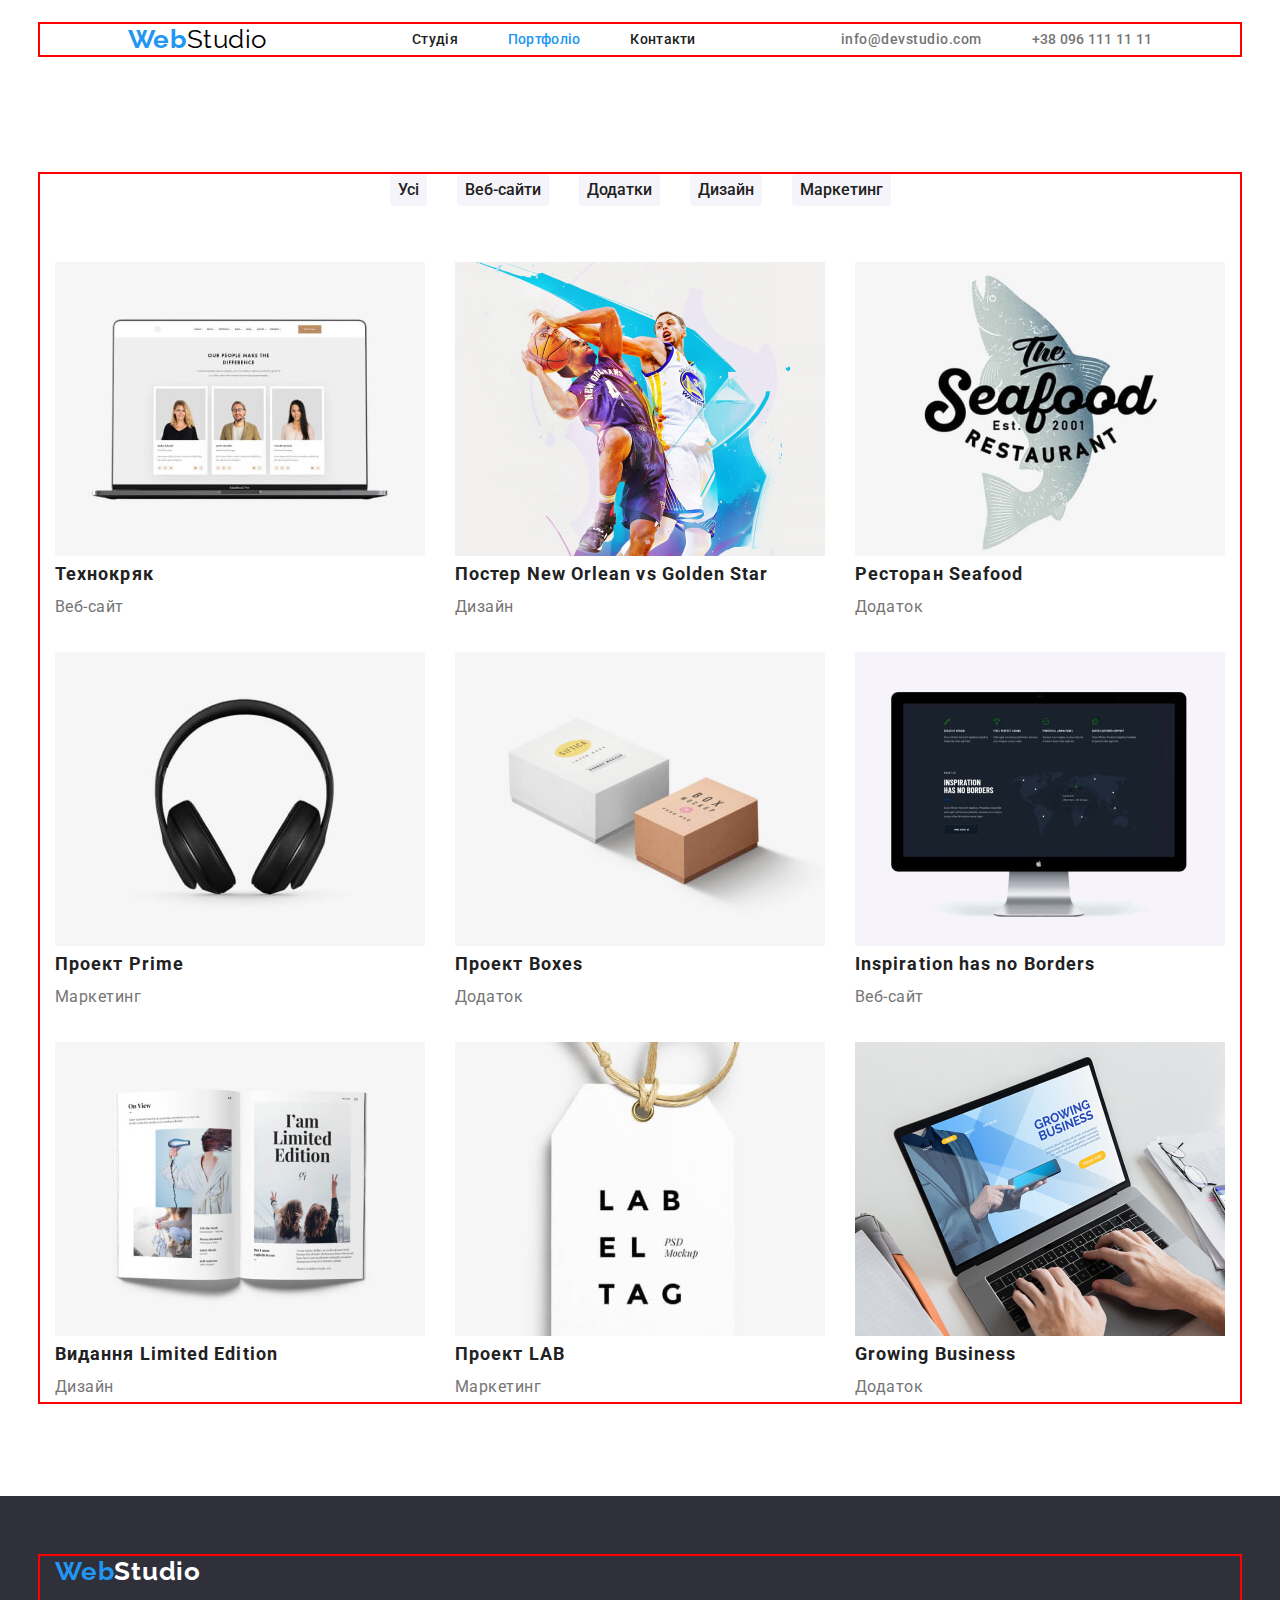
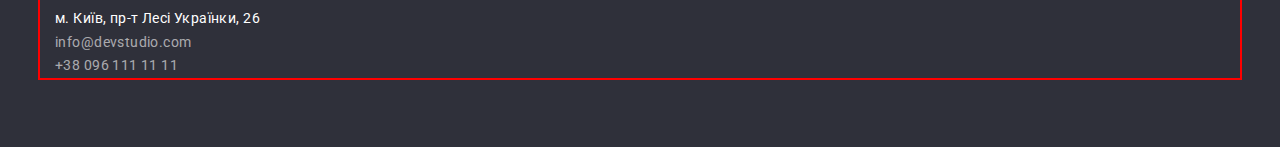
==== portfolio.html @ 21d0ddd5 "home work 3" ====
<!DOCTYPE html>
<html lang="uk">
<head>
    <meta charset="UTF-8">
    <meta http-equiv="X-UA-Compatible" content="IE=edge">
    <meta name="viewport" content="width=device-width, initial-scale=1.0">
    <title>portfolio</title> 
    <link href="https://fonts.googleapis.com/css2?family=Raleway:wght@700&family=Roboto:wght@400;500;700;900&display=swap" rel="stylesheet">
    <link rel="stylesheet" href="https://cdnjs.cloudflare.com/ajax/libs/modern-normalize/1.1.0/modern-normalize.min.css">
    <link rel="stylesheet" href="css/styles.css">
    
</head>
<body>
    <header class="page-header">
        <nav class="container">
        <div class="portfolio-nav">
        <a href="./index.html" class="logo"><span class="logo-blue">Web</span>Studio</a>
        <ul class="site-nav">
            <li><a href="./index.html" class="link">Студія</a></li>
            <li><a href="./portfolio.html" class="link active">Портфоліо</a></li>
            <li><a href="#" class="link">Контакти</a></li>
        </ul>
        <ul  class="portfolio-auth">
            <li><a href="mailto:info@devstudio.com" class="auth-nav">info@devstudio.com</a></li>
            <li><a href="tel:+380961111111" class="tel">+38 096 111 11 11</a></li>
        </ul>
    </div>
        
        </nav>
 </header>
   <main>
    <section class="nav-portfolio">
        <nav class="container">
        <h1 class="visually-hidden">portfolio</h1>
        <ul class="button-list">
            <li><button type="button" class="button-portfolio">Усі</button></li>
            <li><button type="button" class="button-portfolio" >Веб-сайти</button></li>
            <li><button type="button" class="button-portfolio">Додатки</button></li>
            <li><button type="button" class="button-portfolio">Дизайн</button></li>
            <li><button type="button" class="button-portfolio">Маркетинг</button></li>
        </ul>
        <ul class="services">
            <li >
                <a href="#" class="services-title"><img src="./images/port1.jpg"  alt="ноутбук" width="370" height="294"  >
                <h2 class="services-link"> Технокряк</h2>
                <p class="services-line">Веб-сайт</p></a>
            </li>
            <li>
            <a href="#" class="services-title"><img src="./images/port_2.jpg" alt="постер" width="370" height="294">
            <h2 class="services-link">Постер New Orlean vs Golden Star</h2>
            <p class="services-line">Дизайн</p></a>
            </li>
            <li>
             <a href="#" class="services-title"><img src="./images/port_3.jpg" alt="ресторан" width="370" height="294" >
            <h2 class="services-link">Ресторан Seafood</h2>
            <p class="services-line">Додаток</p></a>
            </li>
            <li>
                <a href="#" class="services-title"><img src="./images/port_4.jpg" alt="проект" width="370" height="294" >
            <h2 class="services-link">Проект Prime</h2>
            <p class="services-line">Маркетинг</p></a>
            </li>
            <li>
                <a href="#" class="services-title"><img src="./images/port_5.jpg" alt="проект ящик" width="370" height="294" >
            <h2 class="services-link">Проект Boxes</h2>
            <p class="services-line">Додаток</p></a>
            </li>
            <li>
                <a href="#" class="services-title"><img src="./images/port_6.jpg" alt="монітор" width="370" height="294" >
            <h2 class="services-link">Inspiration has no Borders</h2>
            <p class="services-line">Веб-сайт</p></a>
            </li>
            <li>
                <a href="#" class="services-title"><img src="./images/port7.jpg" alt="журнал" width="370" height="294">
            <h2  class="services-link">Видання Limited Edition</h2>
            <p class="services-line">Дизайн</p></a>
            </li>
            <li>
                <a href="#" class="services-title"><img src="./images/port_8.jpg" alt="бірка" width="370" height="294" >
            <h2 class="services-link">Проект LAB</h2>
            <p class="services-line">Маркетинг</p></a>
            </li>
            <li><a href="#" class="services-title"><img src="./images/port9.jpg" alt="клавіатура" width="370" height="294" >
            <h2 class="services-link">Growing Business</h2>
            <p class="services-line">Додаток</p></a>
            </li>
        </ul>
        </nav>
    </section>
    </main>
    <footer class="footer">
        <nav class="container">
        <a href="./index.html" class="logo-black"><span class="logo-blue">Web</span>Studio</a>
        <address>
        <ul class="footer-link">
            <li><a href="https://goo.gl/maps/fs6Ps8vBz89vZ9626" target="_blank" rel="noreferer noopener" class="footer-adress">м. Київ, пр-т Лесі Українки, 26</a></li>
            <li><a href="mailto:info@devstudio.com" class="footer-mail">info@devstudio.com</a></li>
            <li><a href="tel:+380961111111" class="footer-tel">+38 096 111 11 11</a></li>
        </ul>
    </nav>
    </address>
    </footer>

</body>
</html>
---- css/styles.css ----
/* cтилі для index.html */
/* колір основного текста #212121 */
/* колір вторичного тексту #757575 */
/* білий #FFFFFF */
/* акцент  2196F3 */
/*  фон background: #F5F5F5; */
/* site nav */ 
/* @font-face {
    font-family:raleway-700 ;
    src: url(../fonts/Raleway-Bold.ttf);
}
@font-face {
    font-family:regular-400;
    src: url(../fonts/Roboto-Regular.ttf);
}
@font-face {
    font-family:regular-500;
    src: url(../fonts/Roboto-Medium.ttf);}
@font-face {
        font-family:regular-700;
        src: url(../fonts/Roboto-Bold.ttf)
 }
 @font-face {
        font-family:regular-800;
        src: url(../fonts/Roboto-Black.ttf)
} */
:root{
--primari-text-color: #FFFFFF;
--title-text-color: #212121;
--title-info-kolor:#757575;
--accent-color:#2196F3;
--footer-color:#2F303A;
--button-color: #188CE8;
--team-color: #F5F4FA;
--footer-mail-color:#FFFFFF99;
--color-logo: #000000;
--color-footer-adress: rgba(255, 255, 255, 0.6);

}
p,
h1,
h2,
h3,
h4,
h5{
    margin: 0;
}
ul{
    margin: 0;
    padding-left: 0;
}
img{
display: block;
}


body{
    font-family: "Roboto" ,sans-serif;
    background-color:var(--primari-text-color);
    color:var(--title-text-color) ;
    letter-spacing: 0.03em;
    
}
    
ul{
    list-style: none;
}
.container{
    margin:0 auto;
    width: 1200px;
    padding-left: 15px;
    padding-right: 15px;
    outline: 2px solid red;
   
}

.logo{ 
    color: var(--color-logo);
    font-family: 'Raleway', sans-serif;
    font-size: 26px;
    line-height: 1.19;
    text-decoration:none;
}
.logo-blue{ 
    color: var(--accent-color);
    font-family: 'Raleway';
font-weight: 700;
font-size: 26px;
line-height: 1.19;
letter-spacing: 0.03em;
}
.link {
    color: var(--title-text-color); 
font-weight: 500;
font-size: 14px;
line-height: 1.14;
letter-spacing: 0.02em;
text-decoration:none;
}
.site-nav {
    display: flex;
    flex-wrap: wrap;
    gap: 50px;
}
.site-nav .link:hover, 
.site-nav .link:focus{
    color: var(--accent-color)
}
.active{
    color: var(--accent-color);
}
/* email info */
.auth-nav{
color:  var(--title-info-kolor);
font-weight: 500;
font-size: 14px;
line-height: 1.14;
text-decoration:none;
}
.auth-nav:hover,
.auth-nav:focus{
    color: var(--accent-color);
 }
.tel{
    color: var(--title-info-kolor);
    text-decoration:none;
    font-weight: 500;
    font-size: 14px;
    line-height: 1.14;
    letter-spacing: 0.02em
}
.tel:hover ,
.tel:focus{
    color: var(--accent-color);
}

.page-header{
    color: var(--title-text-color);
    text-decoration:none;
    padding-top: 24px;
    padding-bottom: 25px;
    height: 80px;
  }
.header-nav{
 display: flex;
flex-wrap: wrap;
align-items: center;
justify-content: space-around;
}
.header-auth{
    display: flex;
    flex-wrap: wrap;
    align-items: center;
    gap:50px;
}
.page-header:hover, 
.page-header:focus {
    color: var(--accent-color);
}
/* sections */
.decision{
 display: flex;
flex-direction: column;
align-items: center;
justify-content: center;
  background-color: var(--footer-color);  
  text-align: center;
  height: 600px;
  
  

}
.decision-title{
font-weight: 900;
font-size: 44px;
line-height: 1.36;
letter-spacing: 0.06em;
text-transform: uppercase;
color: var(--primari-text-color);
max-width: 696px;
max-height: 120px;
margin-bottom: 40px;


}

.button{
color:  var(--primari-text-color);
 background-color: var(--accent-color);
font-weight: 700;
font-size: 16px;
line-height:1.87;
letter-spacing: 0.06em;
 cursor: pointer;
font-family: inherit;
border-radius: 4px;
border-color: transparent;
max-width: 216px;
margin: 0 auto;

}
.button:hover ,button:focus{
    color: var(--primari-text-color) ;
    background-color:var(--button-color) ;
}
/* 
features sections */ 
.sections{
    background-color: var(--primari-text-color);
    padding-top: 94px;
    
}

.sections-list{
    color: var(--title-text-color);
font-weight: 700;
font-size: 36px;
line-height: 1.16;
text-align: center;
letter-spacing: 0.03em;
padding-bottom: 50px;

}
.sections-title{
width: 370px;
height: 294px;
left: 215px;
top: 1058px;


}
.sections-line
{
    display: flex;
    gap: 30px;

}

.features-list{
color: var(--title-text-color);
display: flex;
flex-wrap: wrap;
gap: 30px;
width: calc((100-90px)\4);
}
.features-title{
 font-weight: 700;
font-size: 14px;
line-height: 1.14;
letter-spacing: 0.03em;
width: 270px;
height: 16px;

}
.features-line{

font-size: 14px;
line-height: 1.71;
letter-spacing: 0.03em;
color:var(--title-info-kolor);
margin-top: 10px;
width: 270px;
height: 72px;

}
.section-team{
    background-color: var(--team-color);
    padding-top: 94px;
    padding-bottom: 94px;
}
.team{
font-weight: 700;
font-size: 36px;
line-height: 1.16;
text-align: center;
letter-spacing: 0.03em;
margin-bottom: 50px;

}
.team-board{
display: flex;
gap: 30px;   
width: calc((100%-90px)/4); 
height: 368px;
}
.team-line{
    color: var(--title-info-kolor);
font-size: 16px;
line-height: 1.18;
text-align: center;
letter-spacing: 0.03em;
}
.team-list{
    background-color: var(--primari-text-color);
    
}
.team-title{
    font-size: 16px;
    line-height: 1.18;
    text-align: center;
   font-weight: 500;
   margin-top: 30px;
   margin-bottom: 10px;
}


.footer-mail, .footer-tel{
   color: var(--color-footer-adress);
font-size: 14px;
line-height: 1.71;
letter-spacing: 0.03em;
text-decoration:none;
font-style: normal ;
}
 .footer-tel:focus,.footer-mail:focus{
color: var(--primari-text-color);
font-size: 14px;
line-height: 1.71;
letter-spacing: 0.03em;
text-decoration:none;
font-style: normal ;
 }
 .footer-tel:hover,.footer-mail:hover  {
    color: var(--accent-color);
    font-size: 14px;
    line-height: 1.71;
    letter-spacing: 0.03em;
    text-decoration:none;
    font-style: normal ;

}
.footer-tel{
 margin-top: 9px;
 margin-bottom: 60px;

}

.footer-adress{
 color: var(--primari-text-color);
font-size: 14px;
line-height:1.71;
letter-spacing: 0.03em;
text-decoration:none;
font-style: normal;
margin-top: 20px;
margin-bottom: 9px;
}
.footer-adress:hover
.footer-adress:focus{
    
}
.footer-link{
    margin-top: 20px;
    margin-bottom: 9px;
}
.visually-hidden {
    position: absolute;
     white-space: nowrap;
     width: 1px;
     height: 1px;
     overflow: hidden;
     border: 0;
     padding: 0;
     clip: rect(0 0 0 0);
     clip-path: inset(50%);
     margin: -1px;
   }
/* портфоліо */
.nav-portfolio{
    padding-top: 94px;
    padding-bottom: 94px;
    
}
.portfolio-nav{
display: flex;
flex-wrap: wrap;
align-items: center;
justify-content: space-around;
}
.portfolio-auth{
display: flex;
flex-wrap: wrap;
align-items: center;
gap:50px;
}
.page-header{
    display: flex;
}
.button-portfolio{
    color: var(--title-text-color);
    background-color: var(--team-color);
    border-radius: 4px; 
    font-weight: 500;
    font-size: 16px;
    line-height: 1.62;
    text-align: center;
    cursor: pointer;
    font-family: inherit;
    border-radius: 4px;
border-color: transparent;
}
.button-portfolio:hover,
.button-portfolio:focus{
    color:var(--primari-text-color) ;
    background-color: var(--accent-color) ;
}
.button-list{
display:flex;
text-align: center;
margin-bottom: 56px;
flex-direction: row;
justify-content: center;
gap: 30px;

   
}
.services{
    display: flex;
    flex-wrap: wrap;
    text-decoration: none;
    gap: 30px;
    width: calc(100%-60px)\3;

}
.services-title{
    text-decoration: none;
    
}
.services-line{
 color: var(--title-info-kolor);
 font-size: 16px;
 line-height: 1.87;
 letter-spacing: 0.03em;
 
}
.services-link{
    color: var(--title-text-color);
    font-size: 18px;
    line-height: 2;
    letter-spacing: 0.06em;
}

.footer{
    background-color: var(--footer-color);
   padding-top: 60px;
   padding-bottom: 60px;
}
.logo-black{
color: var(--primari-text-color);
 font-family: 'Raleway';
font-weight: 700;
font-size: 26px;
line-height: 1.19;
letter-spacing: 0.03em;
text-decoration: none;

}
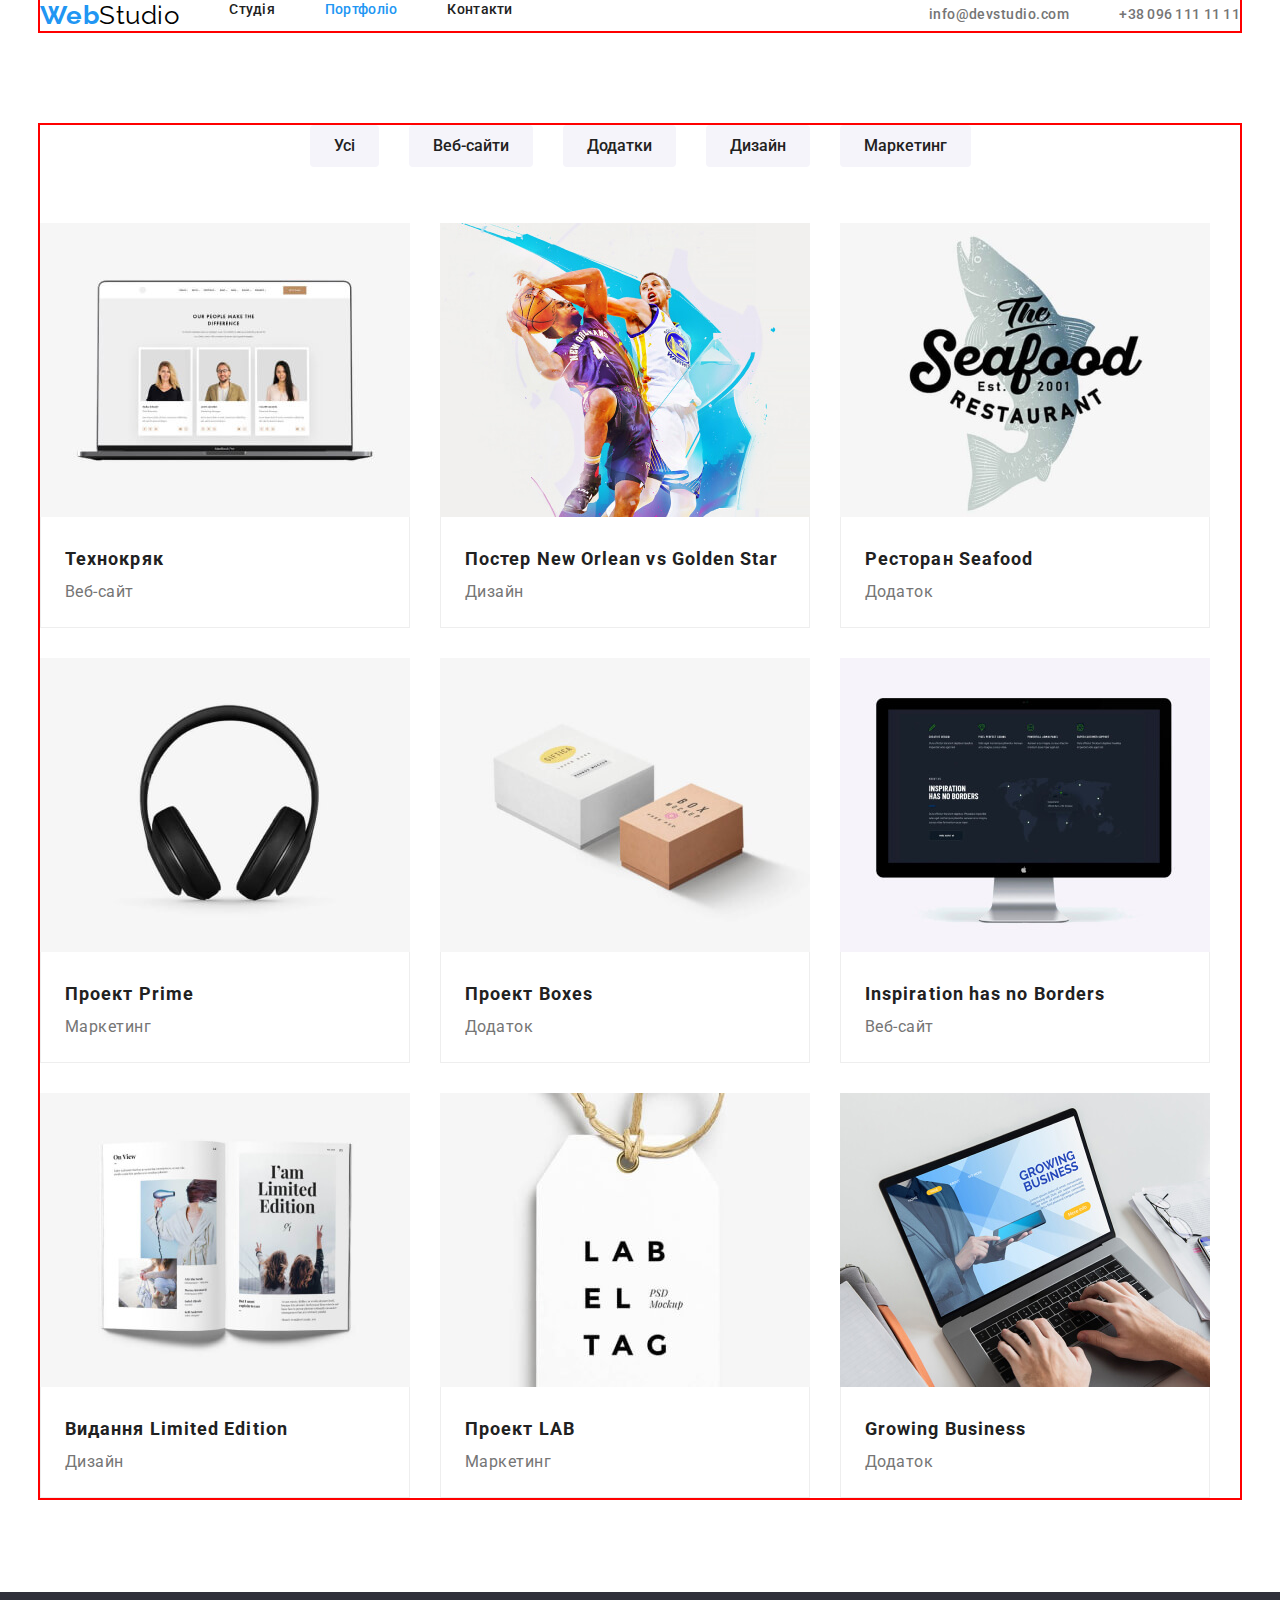
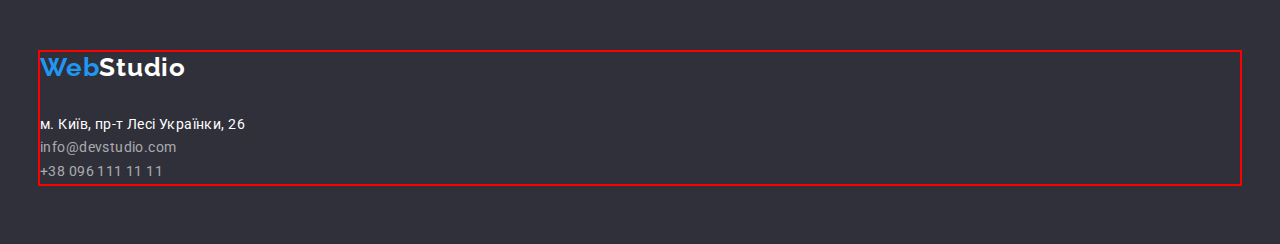
==== commit ad9b75fb: "new info" ====
--- a/portfolio.html
+++ b/portfolio.html
@@ -11,22 +11,19 @@
     
 </head>
 <body>
-    <header class="page-header">
-        <nav class="container">
+    <header class="page-header container">
         <div class="portfolio-nav">
-        <a href="./index.html" class="logo"><span class="logo-blue">Web</span>Studio</a>
+            <a href="./index.html" class="logo"><span class="logo-blue">Web</span>Studio</a>
         <ul class="site-nav">
             <li><a href="./index.html" class="link">Студія</a></li>
             <li><a href="./portfolio.html" class="link active">Портфоліо</a></li>
             <li><a href="#" class="link">Контакти</a></li>
         </ul>
+        </div>
         <ul  class="portfolio-auth">
             <li><a href="mailto:info@devstudio.com" class="auth-nav">info@devstudio.com</a></li>
             <li><a href="tel:+380961111111" class="tel">+38 096 111 11 11</a></li>
         </ul>
-    </div>
-        
-        </nav>
  </header>
    <main>
     <section class="nav-portfolio">
@@ -42,47 +39,57 @@
         <ul class="services">
             <li >
                 <a href="#" class="services-title"><img src="./images/port1.jpg"  alt="ноутбук" width="370" height="294"  >
-                <h2 class="services-link"> Технокряк</h2>
-                <p class="services-line">Веб-сайт</p></a>
+                <div class="services-type">
+                    <h2 class="services-link"> Технокряк</h2>
+                <p class="services-line">Веб-сайт</p>
+              </div></a>
             </li>
             <li>
             <a href="#" class="services-title"><img src="./images/port_2.jpg" alt="постер" width="370" height="294">
-            <h2 class="services-link">Постер New Orlean vs Golden Star</h2>
-            <p class="services-line">Дизайн</p></a>
+             <div class="services-type"><h2 class="services-link">Постер New Orlean vs Golden Star</h2>
+            <p class="services-line">Дизайн</p>
+            </div></a>
             </li>
             <li>
              <a href="#" class="services-title"><img src="./images/port_3.jpg" alt="ресторан" width="370" height="294" >
-            <h2 class="services-link">Ресторан Seafood</h2>
-            <p class="services-line">Додаток</p></a>
+             <div class="services-type"> <h2 class="services-link">Ресторан Seafood</h2>
+            <p class="services-line">Додаток</p>
+            </div></a>
             </li>
             <li>
                 <a href="#" class="services-title"><img src="./images/port_4.jpg" alt="проект" width="370" height="294" >
-            <h2 class="services-link">Проект Prime</h2>
-            <p class="services-line">Маркетинг</p></a>
+             <div class="services-type"><h2 class="services-link">Проект Prime</h2>
+            <p class="services-line">Маркетинг</p>
+             </div></a>
             </li>
             <li>
                 <a href="#" class="services-title"><img src="./images/port_5.jpg" alt="проект ящик" width="370" height="294" >
-            <h2 class="services-link">Проект Boxes</h2>
-            <p class="services-line">Додаток</p></a>
+             <div class="services-type"><h2 class="services-link">Проект Boxes</h2>
+            <p class="services-line">Додаток</p>
+             </div></a>
             </li>
             <li>
                 <a href="#" class="services-title"><img src="./images/port_6.jpg" alt="монітор" width="370" height="294" >
-            <h2 class="services-link">Inspiration has no Borders</h2>
-            <p class="services-line">Веб-сайт</p></a>
+            <div class="services-type"> <h2 class="services-link">Inspiration has no Borders</h2>
+            <p class="services-line">Веб-сайт</p>
+            </div></a>
             </li>
             <li>
                 <a href="#" class="services-title"><img src="./images/port7.jpg" alt="журнал" width="370" height="294">
-            <h2  class="services-link">Видання Limited Edition</h2>
-            <p class="services-line">Дизайн</p></a>
+             <div class="services-type"><h2  class="services-link">Видання Limited Edition</h2>
+            <p class="services-line">Дизайн</p>
+             </div></a>
             </li>
             <li>
                 <a href="#" class="services-title"><img src="./images/port_8.jpg" alt="бірка" width="370" height="294" >
-            <h2 class="services-link">Проект LAB</h2>
-            <p class="services-line">Маркетинг</p></a>
+             <div class="services-type"><h2 class="services-link">Проект LAB</h2>
+            <p class="services-line">Маркетинг</p>
+            </div></a>
             </li>
             <li><a href="#" class="services-title"><img src="./images/port9.jpg" alt="клавіатура" width="370" height="294" >
-            <h2 class="services-link">Growing Business</h2>
-            <p class="services-line">Додаток</p></a>
+             <div class="services-type"><h2 class="services-link">Growing Business</h2>
+            <p class="services-line">Додаток</p>
+            </div></a>
             </li>
         </ul>
         </nav>
@@ -91,7 +98,7 @@
     <footer class="footer">
         <nav class="container">
         <a href="./index.html" class="logo-black"><span class="logo-blue">Web</span>Studio</a>
-        <address>
+        <address class="adres">
         <ul class="footer-link">
             <li><a href="https://goo.gl/maps/fs6Ps8vBz89vZ9626" target="_blank" rel="noreferer noopener" class="footer-adress">м. Київ, пр-т Лесі Українки, 26</a></li>
             <li><a href="mailto:info@devstudio.com" class="footer-mail">info@devstudio.com</a></li>
--- a/css/styles.css
+++ b/css/styles.css
@@ -68,18 +68,18 @@
 .container{
     margin:0 auto;
     width: 1200px;
-    padding-left: 15px;
-    padding-right: 15px;
     outline: 2px solid red;
    
 }
 
 .logo{ 
-    color: var(--color-logo);
-    font-family: 'Raleway', sans-serif;
-    font-size: 26px;
-    line-height: 1.19;
-    text-decoration:none;
+color: var(--color-logo);
+font-family: 'Raleway', sans-serif;
+font-size: 26px;
+line-height: 1.19;
+text-decoration:none;
+margin-left: 0px;
+display: block;
 }
 .logo-blue{ 
     color: var(--accent-color);
@@ -96,11 +96,19 @@
 line-height: 1.14;
 letter-spacing: 0.02em;
 text-decoration:none;
+margin-left: 50px;
+padding-top: 32px;
+padding-bottom: 32px;
+
+
+
+
 }
 .site-nav {
     display: flex;
     flex-wrap: wrap;
-    gap: 50px;
+    
+
 }
 .site-nav .link:hover, 
 .site-nav .link:focus{
@@ -116,6 +124,8 @@
 font-size: 14px;
 line-height: 1.14;
 text-decoration:none;
+display: block;
+
 }
 .auth-nav:hover,
 .auth-nav:focus{
@@ -127,7 +137,8 @@
     font-weight: 500;
     font-size: 14px;
     line-height: 1.14;
-    letter-spacing: 0.02em
+    letter-spacing: 0.02em;
+    display: block;
 }
 .tel:hover ,
 .tel:focus{
@@ -135,23 +146,28 @@
 }
 
 .page-header{
-    color: var(--title-text-color);
-    text-decoration:none;
-    padding-top: 24px;
-    padding-bottom: 25px;
-    height: 80px;
+color: var(--title-text-color);
+text-decoration:none;
+display: flex;
+flex-wrap: wrap;
+align-items: center;
+
   }
 .header-nav{
  display: flex;
 flex-wrap: wrap;
 align-items: center;
-justify-content: space-around;
+
+
+
 }
 .header-auth{
-    display: flex;
-    flex-wrap: wrap;
-    align-items: center;
-    gap:50px;
+ display: flex;
+flex-wrap: wrap;
+align-items: center;
+margin-left: auto;
+gap: 50px;
+  
 }
 .page-header:hover, 
 .page-header:focus {
@@ -159,15 +175,11 @@
 }
 /* sections */
 .decision{
- display: flex;
-flex-direction: column;
-align-items: center;
-justify-content: center;
-  background-color: var(--footer-color);  
-  text-align: center;
-  height: 600px;
-  
-  
+background-color: var(--footer-color);  
+text-align: center;
+padding-top:200px;
+padding-bottom: 280px;
+
 
 }
 .decision-title{
@@ -177,9 +189,11 @@
 letter-spacing: 0.06em;
 text-transform: uppercase;
 color: var(--primari-text-color);
+align-items: center;
 max-width: 696px;
-max-height: 120px;
 margin-bottom: 40px;
+margin: 0%auto;
+
 
 
 }
@@ -195,8 +209,12 @@
 font-family: inherit;
 border-radius: 4px;
 border-color: transparent;
-max-width: 216px;
-margin: 0 auto;
+padding-top: 10px;
+padding-bottom: 10px;
+padding-left: 32px;
+padding-right: 32px;
+
+
 
 }
 .button:hover ,button:focus{
@@ -208,6 +226,7 @@
 .sections{
     background-color: var(--primari-text-color);
     padding-top: 94px;
+    padding-bottom: 94px;
     
 }
 
@@ -218,7 +237,7 @@
 line-height: 1.16;
 text-align: center;
 letter-spacing: 0.03em;
-padding-bottom: 50px;
+margin-bottom: 50px;
 
 }
 .sections-title{
@@ -280,8 +299,7 @@
 .team-board{
 display: flex;
 gap: 30px;   
-width: calc((100%-90px)/4); 
-height: 368px;
+width: calc((100% - 90px)/ 4); 
 }
 .team-line{
     color: var(--title-info-kolor);
@@ -294,12 +312,15 @@
     background-color: var(--primari-text-color);
     
 }
+.team-font{
+    padding-top: 30px;
+    padding-bottom: 30px;
+}
 .team-title{
     font-size: 16px;
     line-height: 1.18;
     text-align: center;
    font-weight: 500;
-   margin-top: 30px;
    margin-bottom: 10px;
 }
 
@@ -331,7 +352,7 @@
 }
 .footer-tel{
  margin-top: 9px;
- margin-bottom: 60px;
+ 
 
 }
 
@@ -342,17 +363,15 @@
 letter-spacing: 0.03em;
 text-decoration:none;
 font-style: normal;
-margin-top: 20px;
 margin-bottom: 9px;
+
 }
 .footer-adress:hover
 .footer-adress:focus{
     
 }
-.footer-link{
-    margin-top: 20px;
-    margin-bottom: 9px;
-}
+
+
 .visually-hidden {
     position: absolute;
      white-space: nowrap;
@@ -374,17 +393,18 @@
 .portfolio-nav{
 display: flex;
 flex-wrap: wrap;
-align-items: center;
-justify-content: space-around;
+
+
+
 }
 .portfolio-auth{
 display: flex;
 flex-wrap: wrap;
-align-items: center;
+margin-left: auto;
 gap:50px;
 }
 .page-header{
-    display: flex;
+
 }
 .button-portfolio{
     color: var(--title-text-color);
@@ -398,6 +418,11 @@
     font-family: inherit;
     border-radius: 4px;
 border-color: transparent;
+padding-top: 6px;
+padding-bottom: 6px;
+padding-left: 22px;
+padding-right: 22px;
+
 }
 .button-portfolio:hover,
 .button-portfolio:focus{
@@ -411,8 +436,16 @@
 flex-direction: row;
 justify-content: center;
 gap: 30px;
-
-   
+  
+}
+.services-type{
+    padding-top: 24px;
+    padding-bottom: 20px;
+    padding-left: 24px;
+    padding-right: 24px;
+    border-left: 1px solid #EEEEEE;;
+    border-right: 1px solid #EEEEEE;;
+    border-bottom: 1px solid #EEEEEE;;
 }
 .services{
     display: flex;
@@ -439,11 +472,13 @@
     line-height: 2;
     letter-spacing: 0.06em;
 }
-
+.adres{
+    margin-top: 30px;
+}
 .footer{
-    background-color: var(--footer-color);
-   padding-top: 60px;
-   padding-bottom: 60px;
+background-color: var(--footer-color);
+padding-top: 60px;
+padding-bottom: 60px;
 }
 .logo-black{
 color: var(--primari-text-color);
@@ -453,5 +488,6 @@
 line-height: 1.19;
 letter-spacing: 0.03em;
 text-decoration: none;
+margin-bottom: 20px;
 
 }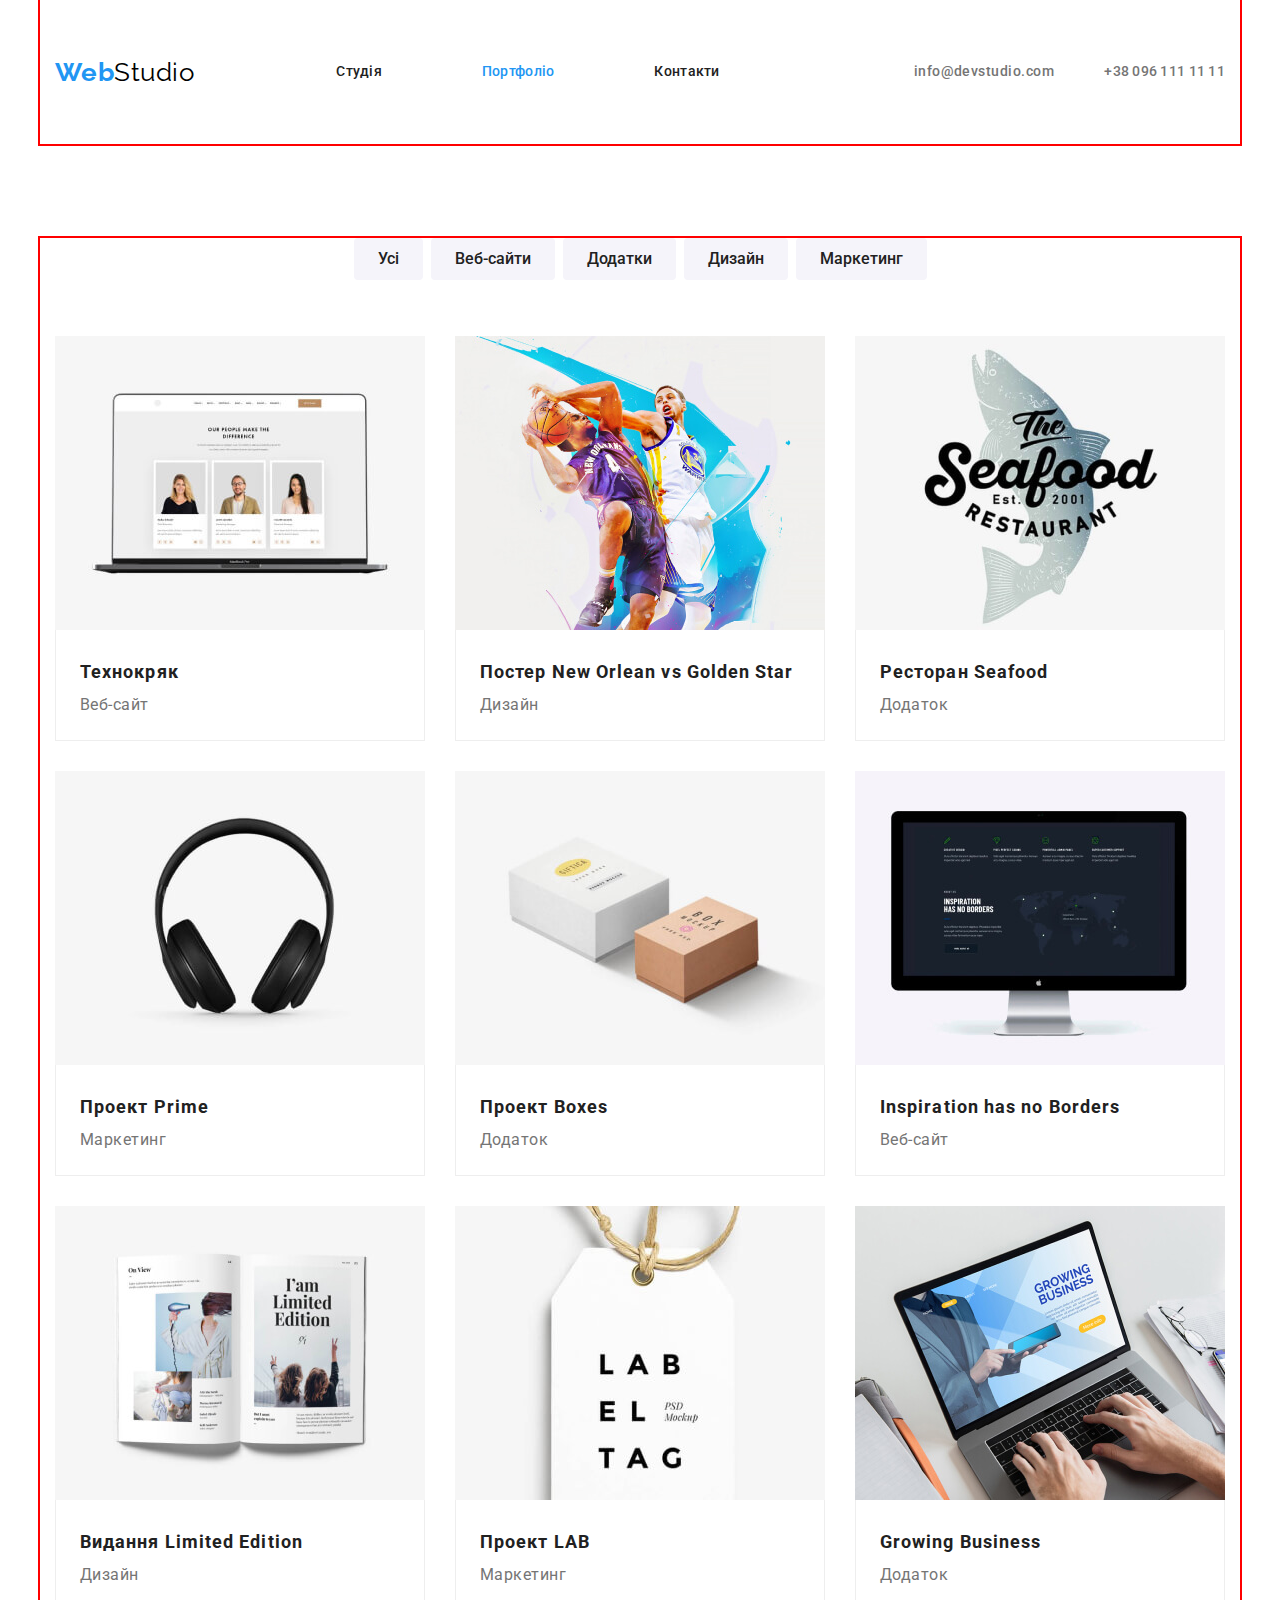
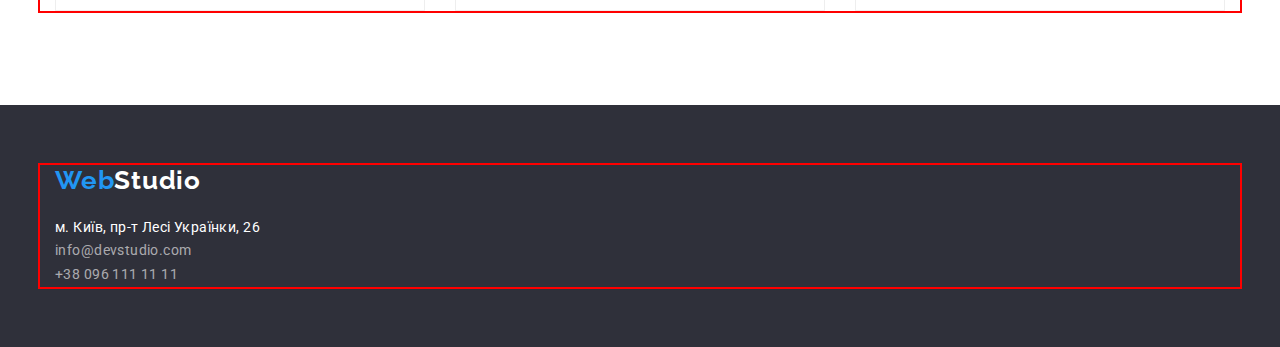
==== commit 6ec68e4e: "remove" ====
--- a/portfolio.html
+++ b/portfolio.html
@@ -11,23 +11,25 @@
     
 </head>
 <body>
-    <header class="page-header container">
-        <div class="portfolio-nav">
+    <header class="page-header">
+        <div class="container flex">
+        <nav class="portfolio-nav">
             <a href="./index.html" class="logo"><span class="logo-blue">Web</span>Studio</a>
         <ul class="site-nav">
             <li><a href="./index.html" class="link">Студія</a></li>
             <li><a href="./portfolio.html" class="link active">Портфоліо</a></li>
             <li><a href="#" class="link">Контакти</a></li>
         </ul>
-        </div>
+        </nav>
         <ul  class="portfolio-auth">
             <li><a href="mailto:info@devstudio.com" class="auth-nav">info@devstudio.com</a></li>
             <li><a href="tel:+380961111111" class="tel">+38 096 111 11 11</a></li>
         </ul>
+    </div>
  </header>
    <main>
     <section class="nav-portfolio">
-        <nav class="container">
+        <div class="container">
         <h1 class="visually-hidden">portfolio</h1>
         <ul class="button-list">
             <li><button type="button" class="button-portfolio">Усі</button></li>
@@ -92,7 +94,7 @@
             </div></a>
             </li>
         </ul>
-        </nav>
+        </div>
     </section>
     </main>
     <footer class="footer">
--- a/css/styles.css
+++ b/css/styles.css
@@ -66,9 +66,10 @@
     list-style: none;
 }
 .container{
-    margin:0 auto;
-    width: 1200px;
-    outline: 2px solid red;
+margin:0 auto;
+ width: 1200px;
+outline: 2px solid red;
+padding: 0px 15px;
    
 }
 
@@ -80,34 +81,38 @@
 text-decoration:none;
 margin-left: 0px;
 display: block;
+margin-right: 92px;
 }
 .logo-blue{ 
-    color: var(--accent-color);
-    font-family: 'Raleway';
+color: var(--accent-color);
+font-family: 'Raleway';
 font-weight: 700;
 font-size: 26px;
 line-height: 1.19;
 letter-spacing: 0.03em;
 }
 .link {
-    color: var(--title-text-color); 
+color: var(--title-text-color); 
 font-weight: 500;
 font-size: 14px;
 line-height: 1.14;
 letter-spacing: 0.02em;
 text-decoration:none;
 margin-left: 50px;
+display: block;
 padding-top: 32px;
 padding-bottom: 32px;
-
-
-
-
+}
+.flex{
+    display: flex;
+    align-items: center;
 }
 .site-nav {
-    display: flex;
-    flex-wrap: wrap;
-    
+display: flex;
+ padding-top: 32px;
+padding-bottom: 32px;
+gap: 50px;
+
 
 }
 .site-nav .link:hover, 
@@ -125,6 +130,11 @@
 line-height: 1.14;
 text-decoration:none;
 display: block;
+padding-top: 32px;
+padding-bottom: 32px;
+
+
+
 
 }
 .auth-nav:hover,
@@ -139,6 +149,8 @@
     line-height: 1.14;
     letter-spacing: 0.02em;
     display: block;
+    padding-top: 32px;
+    padding-bottom: 32px;
 }
 .tel:hover ,
 .tel:focus{
@@ -148,16 +160,14 @@
 .page-header{
 color: var(--title-text-color);
 text-decoration:none;
-display: flex;
-flex-wrap: wrap;
-align-items: center;
 
   }
 .header-nav{
  display: flex;
 flex-wrap: wrap;
 align-items: center;
-
+padding-top: 32px;
+padding-bottom: 32px;
 
 
 }
@@ -167,7 +177,8 @@
 align-items: center;
 margin-left: auto;
 gap: 50px;
-  
+padding-top: 32px;
+padding-bottom: 32px;
 }
 .page-header:hover, 
 .page-header:focus {
@@ -178,7 +189,7 @@
 background-color: var(--footer-color);  
 text-align: center;
 padding-top:200px;
-padding-bottom: 280px;
+padding-bottom: 200px;
 
 
 }
@@ -191,7 +202,6 @@
 color: var(--primari-text-color);
 align-items: center;
 max-width: 696px;
-margin-bottom: 40px;
 margin: 0%auto;
 
 
@@ -213,6 +223,7 @@
 padding-bottom: 10px;
 padding-left: 32px;
 padding-right: 32px;
+margin-top: 40px;
 
 
 
@@ -225,8 +236,8 @@
 features sections */ 
 .sections{
     background-color: var(--primari-text-color);
-    padding-top: 94px;
-    padding-bottom: 94px;
+    padding-top:47px;
+    padding-bottom: 47px;
     
 }
 
@@ -260,7 +271,7 @@
 display: flex;
 flex-wrap: wrap;
 gap: 30px;
-width: calc((100-90px)\4);
+flex-basis: calc((100 - 90px) / 4);
 }
 .features-title{
  font-weight: 700;
@@ -299,7 +310,7 @@
 .team-board{
 display: flex;
 gap: 30px;   
-width: calc((100% - 90px)/ 4); 
+width: calc((100% - 90px) / 4); 
 }
 .team-line{
     color: var(--title-info-kolor);
@@ -392,7 +403,8 @@
 }
 .portfolio-nav{
 display: flex;
-flex-wrap: wrap;
+
+align-items: center;
 
 
 
@@ -404,7 +416,7 @@
 gap:50px;
 }
 .page-header{
-
+display: flex;
 }
 .button-portfolio{
     color: var(--title-text-color);
@@ -435,7 +447,7 @@
 margin-bottom: 56px;
 flex-direction: row;
 justify-content: center;
-gap: 30px;
+gap: 8px;
   
 }
 .services-type{
@@ -452,7 +464,7 @@
     flex-wrap: wrap;
     text-decoration: none;
     gap: 30px;
-    width: calc(100%-60px)\3;
+    flex-basis: calc((100% - 60px) / 3);
 
 }
 .services-title{
@@ -473,7 +485,7 @@
     letter-spacing: 0.06em;
 }
 .adres{
-    margin-top: 30px;
+    margin-top: 20px;
 }
 .footer{
 background-color: var(--footer-color);
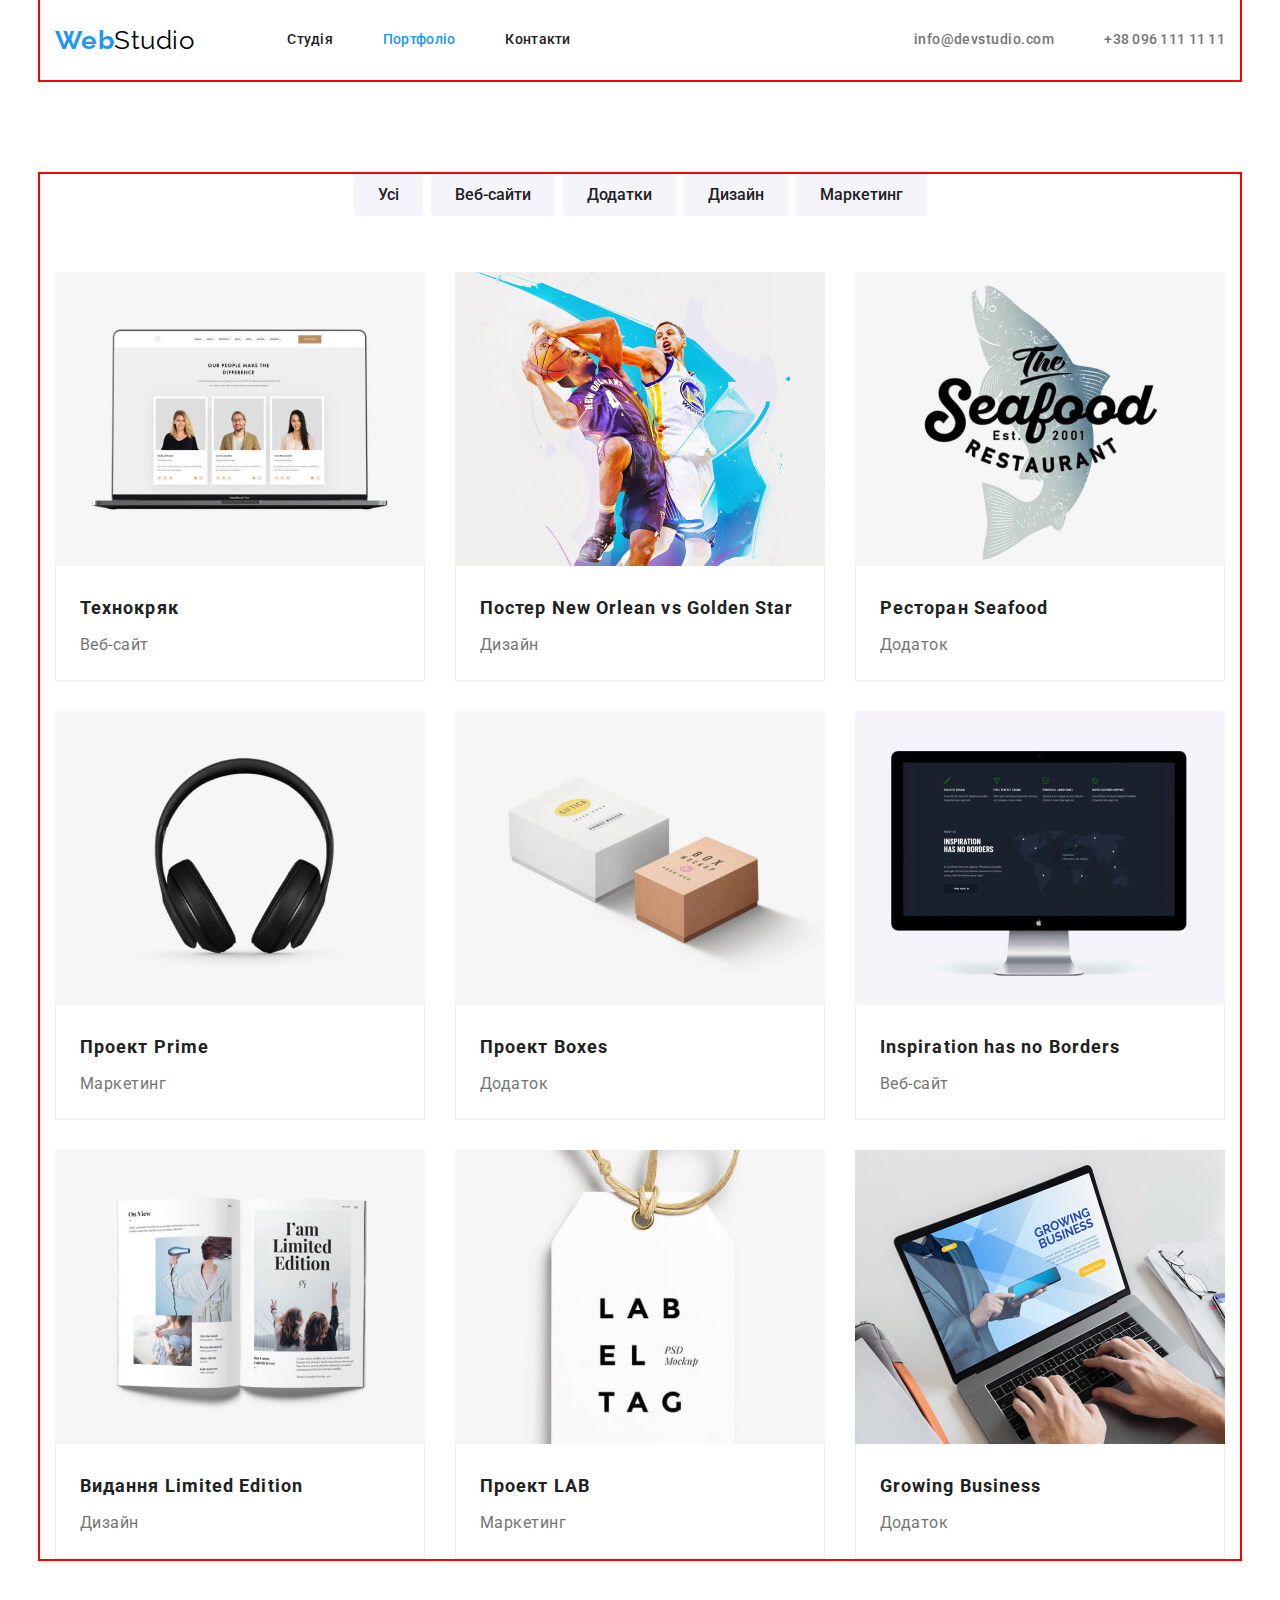
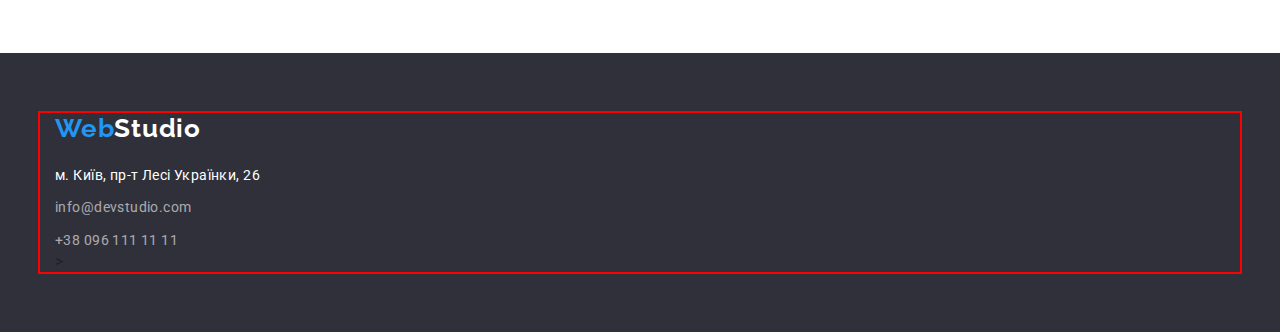
==== commit ba948a8a: "the end HW3" ====
--- a/portfolio.html
+++ b/portfolio.html
@@ -100,14 +100,14 @@
     <footer class="footer">
         <nav class="container">
         <a href="./index.html" class="logo-black"><span class="logo-blue">Web</span>Studio</a>
-        <address class="adres">
+       <address class="adres">
         <ul class="footer-link">
-            <li><a href="https://goo.gl/maps/fs6Ps8vBz89vZ9626" target="_blank" rel="noreferer noopener" class="footer-adress">м. Київ, пр-т Лесі Українки, 26</a></li>
-            <li><a href="mailto:info@devstudio.com" class="footer-mail">info@devstudio.com</a></li>
-            <li><a href="tel:+380961111111" class="footer-tel">+38 096 111 11 11</a></li>
+            <li class="footer-line"><a href="https://goo.gl/maps/fs6Ps8vBz89vZ9626" target="_blank" rel="noreferer noopener" class="footer-adress">м. Київ, пр-т Лесі Українки, 26</a></li>
+            <li class="footer-line"><a href="mailto:info@devstudio.com" class="footer-mail">info@devstudio.com</a></li>
+            <li class="footer-line"><a href="tel:+380961111111" class="footer-tel">+38 096 111 11 11</a></li>
         </ul>
-    </nav>
-    </address>
+      </address>>
+     </nav>
     </footer>
 
 </body>
--- a/css/styles.css
+++ b/css/styles.css
@@ -81,7 +81,7 @@
 text-decoration:none;
 margin-left: 0px;
 display: block;
-margin-right: 92px;
+margin-right: 93px;
 }
 .logo-blue{ 
 color: var(--accent-color);
@@ -98,10 +98,11 @@
 line-height: 1.14;
 letter-spacing: 0.02em;
 text-decoration:none;
-margin-left: 50px;
-display: block;
 padding-top: 32px;
 padding-bottom: 32px;
+
+display: block;
+
 }
 .flex{
     display: flex;
@@ -109,9 +110,8 @@
 }
 .site-nav {
 display: flex;
- padding-top: 32px;
-padding-bottom: 32px;
 gap: 50px;
+
 
 
 }
@@ -166,8 +166,7 @@
  display: flex;
 flex-wrap: wrap;
 align-items: center;
-padding-top: 32px;
-padding-bottom: 32px;
+
 
 
 }
@@ -177,8 +176,7 @@
 align-items: center;
 margin-left: auto;
 gap: 50px;
-padding-top: 32px;
-padding-bottom: 32px;
+
 }
 .page-header:hover, 
 .page-header:focus {
@@ -202,7 +200,7 @@
 color: var(--primari-text-color);
 align-items: center;
 max-width: 696px;
-margin: 0%auto;
+margin: 0 auto;
 
 
 
@@ -236,7 +234,7 @@
 features sections */ 
 .sections{
     background-color: var(--primari-text-color);
-    padding-top:47px;
+    padding-top: 94px;
     padding-bottom: 47px;
     
 }
@@ -259,6 +257,10 @@
 
 
 }
+.sections-lane{
+    padding-top: 47px;
+    padding-bottom: 94px;
+}
 .sections-line
 {
     display: flex;
@@ -310,7 +312,7 @@
 .team-board{
 display: flex;
 gap: 30px;   
-width: calc((100% - 90px) / 4); 
+flex-basis: calc((100% - 90px) / 4); 
 }
 .team-line{
     color: var(--title-info-kolor);
@@ -335,7 +337,9 @@
    margin-bottom: 10px;
 }
 
-
+.footer-mail{
+    margin-bottom: 9px;
+}
 .footer-mail, .footer-tel{
    color: var(--color-footer-adress);
 font-size: 14px;
@@ -359,11 +363,6 @@
     letter-spacing: 0.03em;
     text-decoration:none;
     font-style: normal ;
-
-}
-.footer-tel{
- margin-top: 9px;
- 
 
 }
 
@@ -476,6 +475,7 @@
  font-size: 16px;
  line-height: 1.87;
  letter-spacing: 0.03em;
+ margin-top: 4px;
  
 }
 .services-link{
@@ -491,6 +491,9 @@
 background-color: var(--footer-color);
 padding-top: 60px;
 padding-bottom: 60px;
+}
+.footer-line{
+    margin-top: 9px;
 }
 .logo-black{
 color: var(--primari-text-color);
